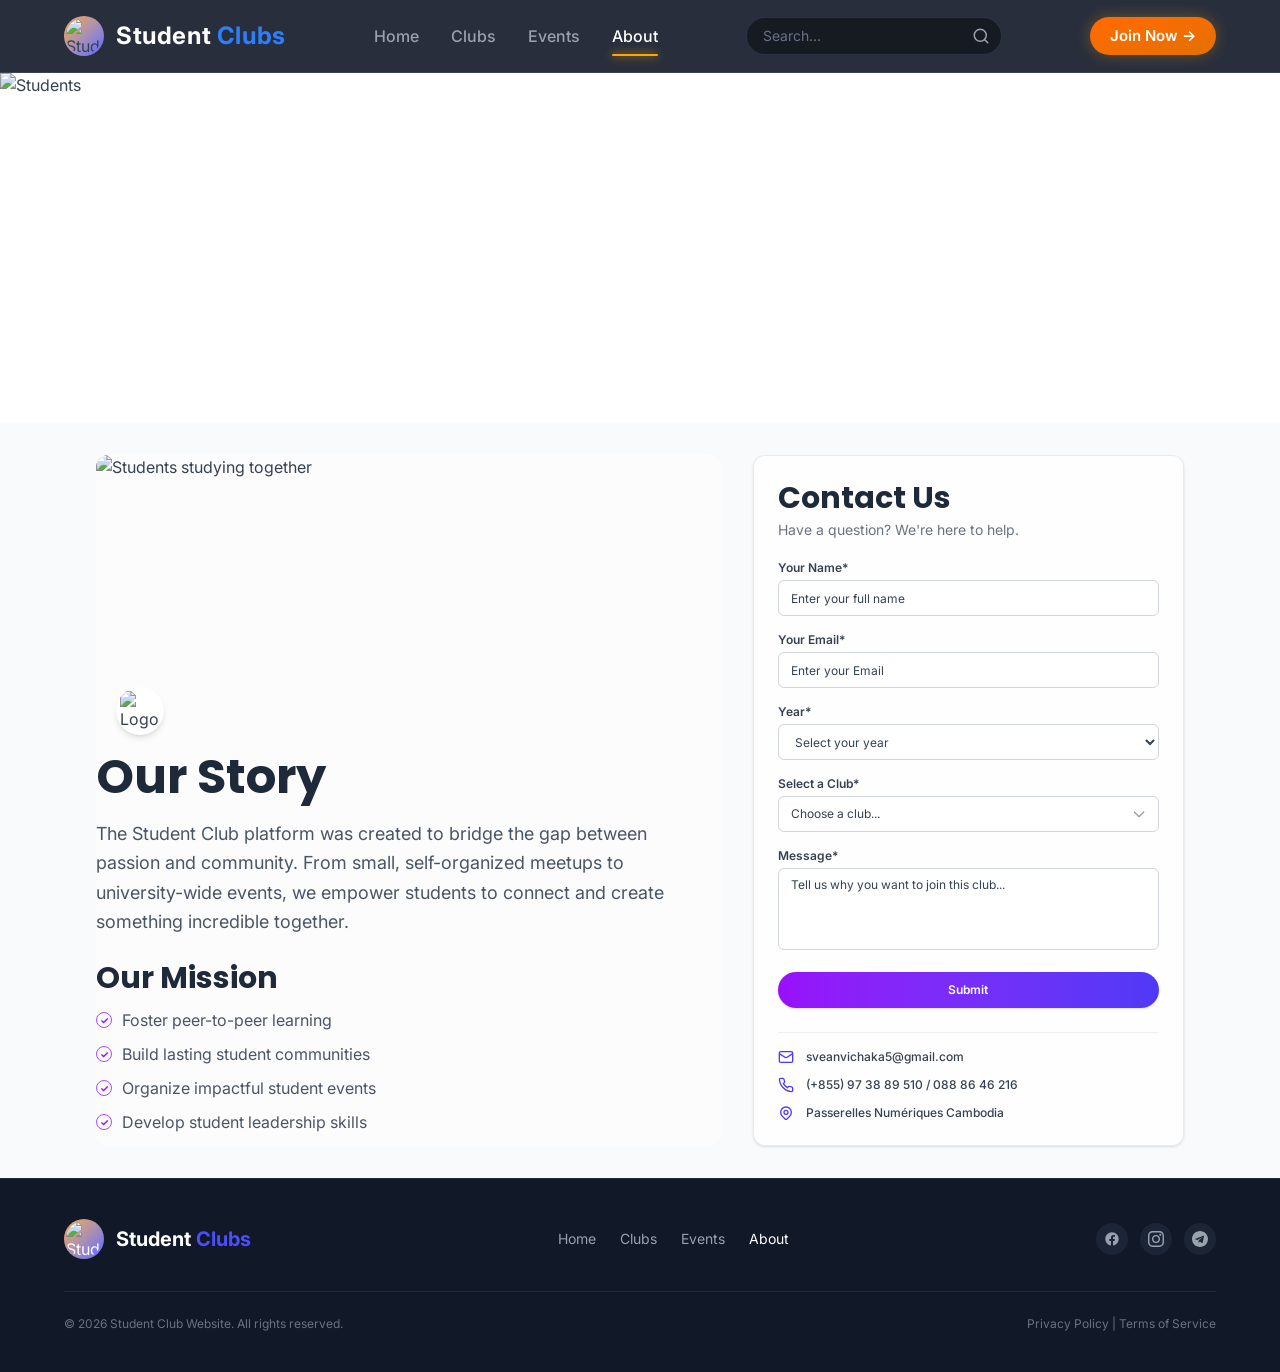
==== public/about.html @ 40ca6102 "Make search it work" ====
<!DOCTYPE html>
<html lang="en">

<head>
    <meta charset="UTF-8">
    <meta name="viewport" content="width=device-width, initial-scale=1.0">
    <link href="./output.css" rel="stylesheet">
    <link rel="preconnect" href="https://fonts.googleapis.com">
    <link rel="preconnect" href="https://fonts.gstatic.com" crossorigin>
    <link
        href="https://fonts.googleapis.com/css2?family=Inter:wght@400;500;600;700&family=Poppins:wght@400;500;600;700;800&display=swap"
        rel="stylesheet">
    <title>Student Club Website</title>
</head>

<body class="font-['Inter',sans-serif] bg-white text-gray-700 antialiased">

    <header
        class="sticky top-0 z-50 px-4 sm:px-8 md:px-16 py-4 bg-[#111827]/90 backdrop-blur-md border-b border-white/10">
        <nav class="max-w-7xl mx-auto flex items-center justify-between gap-4">
            <a href="index.html" class="flex items-center gap-3 group shrink-0">
                <div
                    class="w-10 h-10 rounded-full bg-linear-to-br from-[#FFA500] to-indigo-500 p-0.5 transition-transform duration-300 group-hover:scale-105 flex items-center justify-center">
                    <img class="w-9 h-9 rounded-full object-cover" src="./image/website-logo.jpg"
                        alt="Student Club Logo">
                </div>
                <h3 class="font-bold text-xl sm:text-2xl text-white tracking-wide">
                    Student <span class="text-blue-500">Clubs</span>
                </h3>
            </a>

            <input type="checkbox" id="menu-toggle" class="peer hidden">
            <label for="menu-toggle" class="sm:hidden cursor-pointer text-gray-300 hover:text-white p-2">
                <svg xmlns="http://www.w3.org/2000/svg" class="w-6 h-6" viewBox="0 0 24 24" fill="none"
                    stroke="currentColor" stroke-width="2" stroke-linecap="round" stroke-linejoin="round">
                    <line x1="3" y1="12" x2="21" y2="12"></line>
                    <line x1="3" y1="6" x2="21" y2="6"></line>
                    <line x1="3" y1="18" x2="21" y2="18"></line>
                </svg>
            </label>

            <!-- Navbar Links -->
            <ul
                class="peer-checked:flex hidden flex-col sm:flex sm:flex-row gap-2 sm:gap-6 lg:gap-8 items-center absolute sm:relative top-full left-0 w-full sm:w-auto bg-[#111827] sm:bg-transparent p-6 sm:p-0 border-b border-white/10 sm:border-none shadow-2xl sm:shadow-none transition-all duration-300 z-50">
                <li class="relative group py-2">
                    <a href="index.html"
                        class="text-gray-400 group-hover:text-white  font-medium text-[16px] transition-colors duration-300 focus:outline-none focus:text-white">Home</a>
                    <span
                        class="absolute bottom-0 left-1/2 -translate-x-1/2 w-0 h-0.5 bg-[#FFA500] rounded-full transition-all duration-300 ease-out group-hover:w-full shadow-[0_0_8px_#FFA500]"></span>
                </li>
                <li class="relative group py-2">
                    <a href="clubs.html"
                        class="text-gray-400 group-hover:text-white font-medium text-[16px] transition-colors duration-300 focus:outline-none focus:text-white">Clubs</a>
                    <span
                        class="absolute bottom-0 left-1/2 -translate-x-1/2 w-0 h-0.5 bg-[#FFA500] rounded-full transition-all duration-300 ease-out group-hover:w-full shadow-[0_0_8px_#FFA500]"></span>
                </li>
                <li class="relative group py-2">
                    <a href="events.html"
                        class="text-gray-400 group-hover:text-white font-medium text-[16px] transition-colors duration-300 focus:outline-none focus:text-white">Events</a>
                    <span
                        class="absolute bottom-0 left-1/2 -translate-x-1/2 w-0 h-0.5 bg-[#FFA500] rounded-full transition-all duration-300 ease-out group-hover:w-full shadow-[0_0_8px_#FFA500]"></span>
                </li>
                <!-- Active Page: About -->
                <li class="relative group py-2">
                    <a href="about.html"
                        class="text-white font-medium text-[16px] transition-colors duration-300 focus:outline-none">About</a>
                    <span
                        class="absolute bottom-0 left-0 w-full h-0.5 bg-[#FFA500] rounded-full shadow-[0_0_8px_#FFA500]"></span>
                </li>
            </ul>


            <!-- Search Input Field -->
            <div class="hidden lg:block relative w-40 md:w-52 lg:w-64">

                <form id="searchForm">

                    <input type="text" id="searchInput" placeholder="Search..." autocomplete="off"
                        class="w-full px-4 py-2 pr-10 text-xs sm:text-sm text-gray-200 bg-[#161b22] rounded-full border border-gray-700/60 outline-none transition-all duration-300 placeholder:text-gray-500 focus:border-[#FFA500] focus:ring-1 focus:ring-[#FFA500]/40 focus:shadow-[0_0_12px_rgba(255,165,0,0.3)]">

                    <!-- Search Button -->
                    <button type="submit" id="searchBtn" aria-label="Search"
                        class="absolute right-2 top-1/2 -translate-y-1/2 text-gray-400 hover:text-[#FFA500] transition-colors duration-200 cursor-pointer p-1">

                        <svg xmlns="http://www.w3.org/2000/svg" width="18" height="18" viewBox="0 0 24 24" fill="none"
                            stroke="currentColor" stroke-width="2" stroke-linecap="round" stroke-linejoin="round">
                            <circle cx="11" cy="11" r="8"></circle>
                            <line x1="21" y1="21" x2="16.65" y2="16.65"></line>
                        </svg>

                    </button>

                </form>

            </div>
            <!-- Primary Call-To-Action -->
            <a href="clubs.html#contact-form"
                class="inline-flex items-center gap-2 bg-linear-to-br from-orange-500 to-amber-600 hover:from-orange-600 hover:to-amber-700 text-white font-semibold text-[15px] px-5 py-2 rounded-full shadow-[0_0_15px_rgba(255,165,0,0.3)] transition-all duration-300 hover:scale-105 active:scale-95">
                Join Now &rarr;
            </a>
        </nav>
    </header>

    <section class="w-full h-80 sm:h-87.5 overflow-hidden">
        <img src="./image/benner-about.png" alt="Students" class="w-full h-full object-cover" />
    </section>

    <main class="bg-gray-50">
        <div class="max-w-6xl mx-auto px-5 py-8 lg:px-8">
            <div class="grid grid-cols-1 lg:grid-cols-[1.45fr_1fr] gap-8">

                <!-- Our Story & Mission -->
                <section class="bg-white/50 rounded-xl p-2 lg:p-0">
                    <div class="relative">
                        <img src="./image/our-story.png" alt="Students studying together"
                            class="w-full h-65 object-cover rounded-xl" />
                        <div
                            class="absolute left-5 -bottom-5 w-12 h-12 bg-white rounded-full shadow-md flex items-center justify-center overflow-hidden">
                            <img src="./image/website-logo.jpg" alt="Logo" class="w-10 h-10 object-contain" />
                        </div>
                    </div>

                    <div class="mt-8 px-2 lg:px-0">
                        <h1
                            class="font-['Poppins',sans-serif] text-3xl sm:text-4xl md:text-5xl font-bold text-gray-800 leading-tight">
                            Our Story
                        </h1>
                        <p class="mt-3 text-base sm:text-lg leading-relaxed text-gray-600 max-w-xl">
                            The Student Club platform was created to bridge the gap between passion and community. From
                            small, self-organized meetups to university-wide events, we empower students to connect and
                            create something incredible together.
                        </p>
                    </div>

                    <div class="mt-6 px-2 lg:px-0">
                        <h2 class="font-['Poppins',sans-serif] text-2xl sm:text-3xl font-bold text-gray-800 mb-3">Our
                            Mission</h2>
                        <div class="space-y-2.5">
                            <div class="flex items-center gap-2.5">
                                <div
                                    class="w-4 h-4 rounded-full border border-purple-500 flex items-center justify-center shrink-0">
                                    <span class="text-purple-600 text-[10px] font-bold">✓</span>
                                </div>
                                <p class="text-sm sm:text-base text-gray-600">Foster peer-to-peer learning</p>
                            </div>
                            <div class="flex items-center gap-2.5">
                                <div
                                    class="w-4 h-4 rounded-full border border-purple-500 flex items-center justify-center shrink-0">
                                    <span class="text-purple-600 text-[10px] font-bold">✓</span>
                                </div>
                                <p class="text-sm sm:text-base text-gray-600">Build lasting student communities</p>
                            </div>
                            <div class="flex items-center gap-2.5">
                                <div
                                    class="w-4 h-4 rounded-full border border-purple-500 flex items-center justify-center shrink-0">
                                    <span class="text-purple-600 text-[10px] font-bold">✓</span>
                                </div>
                                <p class="text-sm sm:text-base text-gray-600">Organize impactful student events</p>
                            </div>
                            <div class="flex items-center gap-2.5">
                                <div
                                    class="w-4 h-4 rounded-full border border-purple-500 flex items-center justify-center shrink-0">
                                    <span class="text-purple-600 text-[10px] font-bold">✓</span>
                                </div>
                                <p class="text-sm sm:text-base text-gray-600">Develop student leadership skills</p>
                            </div>
                        </div>
                    </div>
                </section>

                <!-- Contact Us Section -->
                <section id="contact" class="bg-white/80 border border-gray-200/80 rounded-xl p-6 shadow-sm">
                    <div class="mb-5">
                        <h2 class="font-['Poppins',sans-serif] text-2xl sm:text-3xl font-bold text-gray-800">Contact Us
                        </h2>
                        <p class="text-sm text-gray-500 mt-1">Have a question? We're here to help.</p>
                    </div>

                    <form action="#" method="post" name="Contact" id="about-contact-form" class="space-y-4">
                        <div>
                            <label for="name" class="block text-xs font-semibold text-gray-700 mb-1">Your Name*</label>
                            <input id="name" name="name" type="text" placeholder="Enter your full name"
                                class="w-full h-9 px-3 text-xs rounded-md border border-gray-300 bg-white outline-none transition-all focus:border-purple-500 focus:ring-2 focus:ring-purple-200"
                                required />
                        </div>

                        <div>
                            <label for="email" class="block text-xs font-semibold text-gray-700 mb-1">Your
                                Email*</label>
                            <input id="email" name="email" type="email" placeholder="Enter your Email"
                                class="w-full h-9 px-3 text-xs rounded-md border border-gray-300 bg-white outline-none transition-all focus:border-purple-500 focus:ring-2 focus:ring-purple-200"
                                required />
                        </div>

                        <div>
                            <!-- Corrected label from Subject* to Year* -->
                            <label for="subject" class="block text-xs font-semibold text-gray-700 mb-1">Year*</label>
                            <select id="subject" name="year" required
                                class="w-full h-9 px-3 text-xs rounded-md border border-gray-300 bg-white outline-none transition-all focus:border-purple-500 focus:ring-2 focus:ring-purple-200">
                                <option value="" disabled selected>Select your year</option>
                                <option value="First Year">First Year</option>
                                <option value="Second Year">Second Year</option>
                                <option value="Third Year">Third Year</option>
                            </select>
                        </div>

                        <div>
                            <label for="club" class="block text-xs font-semibold text-gray-700 mb-1">Select a
                                Club*</label>
                            <div class="relative">
                                <select id="club" name="club" required
                                    class="w-full h-9 px-3 text-xs rounded-md border border-gray-300 bg-white outline-none transition-all focus:border-purple-500 focus:ring-2 focus:ring-purple-200 appearance-none">
                                    <option value="" disabled selected>Choose a club...</option>
                                    <option value="Only Student">Only Student</option>
                                    <option value="Sport Club">Sport Club</option>
                                    <option value="Cooking Club">Cooking Club</option>
                                    <option value="Aerobic Club">Aerobic Club</option>
                                    <option value="SA Club">SA Club</option>
                                </select>
                                <div
                                    class="pointer-events-none absolute inset-y-0 right-0 flex items-center px-3 text-gray-400">
                                    <svg class="w-4 h-4" fill="none" stroke="currentColor" viewBox="0 0 24 24">
                                        <path stroke-linecap="round" stroke-linejoin="round" stroke-width="2"
                                            d="M19 9l-7 7-7-7"></path>
                                    </svg>
                                </div>
                            </div>
                        </div>

                        <div>
                            <label for="message" class="block text-xs font-semibold text-gray-700 mb-1">Message*</label>
                            <textarea id="message" name="message" rows="4"
                                placeholder="Tell us why you want to join this club..."
                                class="w-full px-3 py-2 text-xs rounded-md border border-gray-300 bg-white outline-none resize-none transition-all focus:border-purple-500 focus:ring-2 focus:ring-purple-200"
                                required></textarea>
                        </div>

                        <button type="submit" id="about-submit-btn"
                            class="w-full h-9 rounded-full bg-linear-to-r from-purple-600 to-indigo-600 text-white text-xs font-semibold hover:from-purple-700 hover:to-indigo-700 transition duration-200 shadow-sm focus:outline-none focus:ring-2 focus:ring-purple-400">
                            Submit
                        </button>
                    </form>

                    <!-- Cleaned Icon & Text Block -->
                    <div class="mt-6 space-y-3 pt-4 border-t border-gray-200/60">
                        <div class="flex items-center gap-3">
                            <svg class="w-4 h-4 text-indigo-600 shrink-0" xmlns="http://www.w3.org/2000/svg" fill="none"
                                viewBox="0 0 24 24" stroke="currentColor" stroke-width="2">
                                <rect width="20" height="16" x="2" y="4" rx="2" />
                                <path d="m22 7-8.97 5.7a1.94 1.94 0 0 1-2.06 0L2 7" />
                            </svg>
                            <span class="text-xs text-gray-700 font-medium">sveanvichaka5@gmail.com</span>
                        </div>

                        <div class="flex items-center gap-3">
                            <svg class="w-4 h-4 text-indigo-600 shrink-0" xmlns="http://www.w3.org/2000/svg" fill="none"
                                viewBox="0 0 24 24" stroke="currentColor" stroke-width="2">
                                <path
                                    d="M22 16.92v3a2 2 0 0 1-2.18 2 19.79 19.79 0 0 1-8.63-3.07 19.5 19.5 0 0 1-6-6 19.79 19.79 0 0 1-3.07-8.67A2 2 0 0 1 4.11 2h3a2 2 0 0 1 2 1.72 12.84 12.84 0 0 0 .7 2.81 2 2 0 0 1-.45 2.11L8.09 9.91a16 16 0 0 0 6 6l1.27-1.27a2 2 0 0 1 2.11-.45 12.84 12.84 0 0 0 2.81.7A2 2 0 0 1 22 16.92z" />
                            </svg>
                            <span class="text-xs text-gray-700 font-medium">(+855) 97 38 89 510 / 088 86 46 216</span>
                        </div>

                        <div class="flex items-center gap-3">
                            <svg class="w-4 h-4 text-indigo-600 shrink-0" xmlns="http://www.w3.org/2000/svg" fill="none"
                                viewBox="0 0 24 24" stroke="currentColor" stroke-width="2">
                                <path stroke-linecap="round" stroke-linejoin="round"
                                    d="M17.657 16.657L13.414 20.9a1.998 1.998 0 01-2.827 0l-4.244-4.243a8 8 0 1111.314 0z" />
                                <path stroke-linecap="round" stroke-linejoin="round"
                                    d="M15 11a3 3 0 11-6 0 3 3 0 016 0z" />
                            </svg>
                            <span class="text-xs text-gray-700 font-medium capitalize">Passerelles Numériques
                                Cambodia</span>
                        </div>
                    </div>
                </section>
            </div>
        </div>
    </main>

    <footer class="bg-[#111827] text-white py-10 px-6 md:px-16 border-t border-gray-800">
        <div class="max-w-7xl mx-auto flex flex-col md:flex-row items-center justify-between gap-6">
            <div class="flex items-center gap-3">
                <div
                    class="w-10 h-10 rounded-full bg-linear-to-br from-[#FFA500] to-indigo-500 p-0.5 flex items-center justify-center">
                    <img class="w-9 h-9 rounded-full object-cover" src="./image/website-logo.jpg"
                        alt="Student Club Logo">
                </div>
                <h3 class="font-bold text-xl text-white">
                    Student <span class="text-[#4C4DFF]">Clubs</span>
                </h3>
            </div>

            <ul class="flex flex-wrap justify-center items-center gap-6 text-sm text-gray-400">
                <li><a href="index.html" class="hover:text-[#FFA500] transition">Home</a></li>
                <li><a href="clubs.html" class="hover:text-[#FFA500] transition">Clubs</a></li>
                <li><a href="events.html" class="hover:text-[#FFA500] transition">Events</a></li>
                <li><a href="about.html" class="text-white hover:text-[#FFA500] transition">About</a></li>
            </ul>

            <div class="flex items-center gap-3 text-gray-400">
                <a href="#" class="hover:text-[#FFA500] transition p-2 bg-gray-800/80 rounded-full"
                    aria-label="Facebook">
                    <svg class="w-4 h-4" fill="currentColor" viewBox="0 0 24 24">
                        <path
                            d="M22 12c0-5.523-4.477-10-10-10S2 6.477 2 12c0 4.991 3.657 9.128 8.438 9.878v-6.987h-2.54V12h2.54V9.797c0-2.506 1.492-3.89 3.777-3.89 1.094 0 2.238.195 2.238.195v2.46h-1.26c-1.243 0-1.63.771-1.63 1.562V12h2.773l-.443 2.891h-2.33v6.988C18.343 21.128 22 16.991 22 12z" />
                    </svg>
                </a>
                <a href="#" class="hover:text-[#FFA500] transition p-2 bg-gray-800/80 rounded-full"
                    aria-label="Instagram">
                    <svg class="w-4 h-4" fill="currentColor" viewBox="0 0 24 24">
                        <path
                            d="M12 2.163c3.204 0 3.584.012 4.85.07 3.252.148 4.771 1.691 4.919 4.919.058 1.265.069 1.645.069 4.849 0 3.205-.012 3.584-.069 4.849-.149 3.225-1.664 4.771-4.919 4.919-1.266.058-1.644.07-4.85.07-3.204 0-3.584-.012-4.849-.07-3.26-.149-4.771-1.699-4.919-4.92-.058-1.265-.07-1.644-.07-4.849 0-3.204.013-3.583.07-4.849.149-3.227 1.664-4.771 4.919-4.919 1.266-.057 1.645-.069 4.849-.069zm0-2.163c-3.259 0-3.667.014-4.947.072-4.358.2-6.78 2.618-6.98 6.98-.059 1.281-.073 1.689-.073 4.948 0 3.259.014 3.668.072 4.948.2 4.358 2.618 6.78 6.98 6.98 1.281.058 1.689.072 4.948.072 3.259 0 3.668-.014 4.948-.072 4.354-.2 6.782-2.618 6.979-6.98.059-1.28.073-1.689.073-4.948 0-3.259-.014-3.667-.072-4.947-.196-4.354-2.617-6.78-6.979-6.98-1.281-.059-1.69-.073-4.949-.073zm0 5.838c-3.403 0-6.162 2.759-6.162 6.162s2.759 6.163 6.162 6.163 6.162-2.759 6.162-6.163c0-3.403-2.759-6.162-6.162-6.162zm0 10.162c-2.209 0-4-1.79-4-4 0-2.209 1.791-4 4-4s4 1.791 4 4c0 2.21-1.791 4-4 4zm6.406-11.845c-.796 0-1.441.645-1.441 1.44s.645 1.44 1.441 1.44c.795 0 1.439-.645 1.439-1.44s-.644-1.44-1.439-1.44z" />
                    </svg>
                </a>
                <a href="#" class="hover:text-[#FFA500] transition p-2 bg-gray-800/80 rounded-full"
                    aria-label="Telegram">
                    <svg class="w-4 h-4" fill="currentColor" viewBox="0 0 24 24">
                        <path
                            d="M12 0c-6.627 0-12 5.373-12 12s5.373 12 12 12 12-5.373 12-12-5.373-12-12-12zm5.894 8.221l-1.97 9.28c-.145.658-.537.818-1.084.508l-3-2.21-1.446 1.394c-.16.16-.295.295-.605.295l.213-3.053 5.56-5.023c.242-.213-.054-.333-.373-.121l-6.871 4.326-2.962-.924c-.643-.204-.657-.643.136-.953l11.57-4.461c.537-.195 1.006.128.832.941z" />
                    </svg>
                </a>
            </div>
        </div>

        <div
            class="flex flex-col sm:flex-row mt-8 pt-6 border-t border-gray-800 text-xs text-gray-500 justify-between items-center gap-2">
            <p>&copy; 2026 Student Club Website. All rights reserved.</p>
            <p>Privacy Policy | Terms of Service</p>
        </div>
    </footer>
    <script src="./js/main.js">

    </script>
</body>

</html>
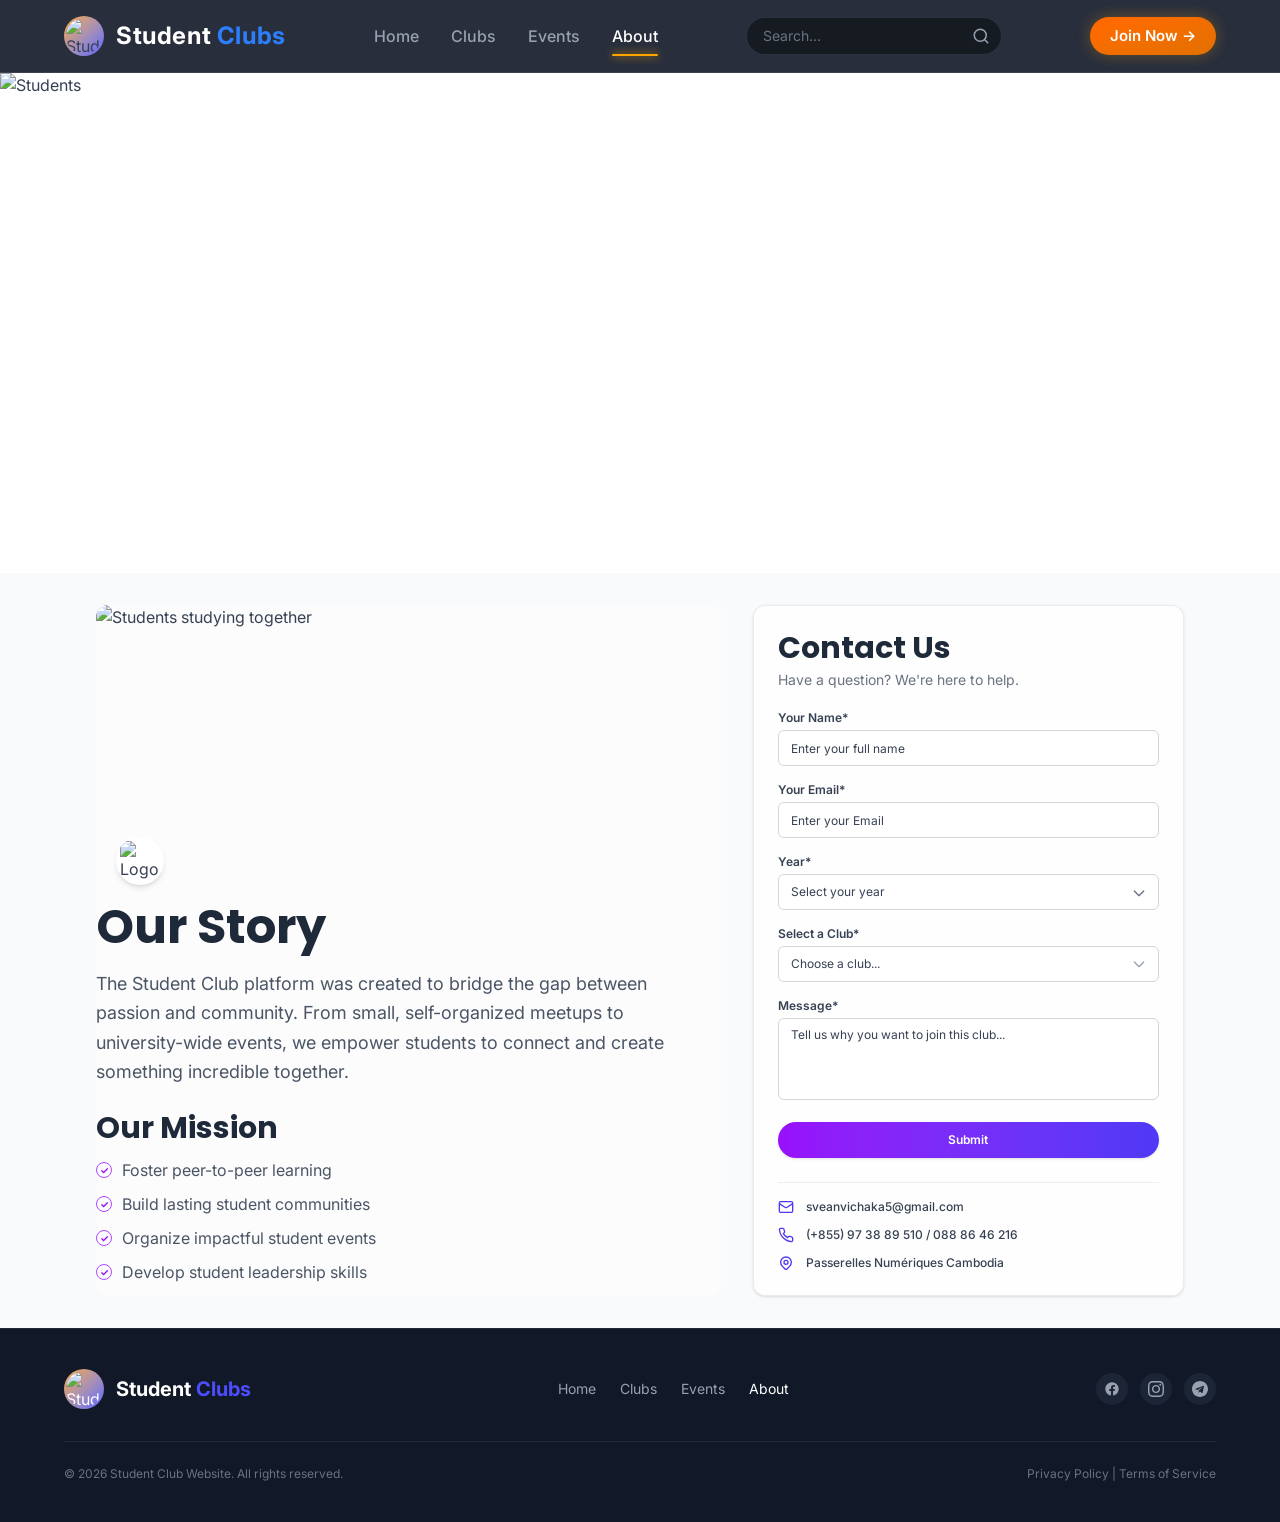
==== commit 49188992: "Make SEO for our website" ====
--- a/public/about.html
+++ b/public/about.html
@@ -4,6 +4,17 @@
 <head>
     <meta charset="UTF-8">
     <meta name="viewport" content="width=device-width, initial-scale=1.0">
+    <meta name="description" content="Learn about Student Clubs, our mission, and how we help students connect through clubs, events, and campus activities.">
+    <meta name="keywords" content="about student clubs, student club mission, campus community, student activities, university clubs">
+    <meta name="robots" content="index, follow">
+    <meta property="og:type" content="website">
+    <meta property="og:title" content="About Student Clubs | Campus Community & Activities">
+    <meta property="og:description" content="Discover our story and mission to help students connect, learn, and grow through meaningful campus clubs and activities.">
+    <meta property="og:image" content="https://student-clubs-silk.vercel.app/image/website-logo.jpg">
+    <meta property="og:url" content="https://student-clubs-silk.vercel.app/about.html">
+    <meta property="og:site_name" content="Student Clubs">
+    <meta name="twitter:card" content="summary_large_image">
+    <link rel="canonical" href="https://student-clubs-silk.vercel.app/about.html">
     <link href="./output.css" rel="stylesheet">
     <link rel="preconnect" href="https://fonts.googleapis.com">
     <link rel="preconnect" href="https://fonts.gstatic.com" crossorigin>
@@ -95,13 +106,13 @@
             </div>
             <!-- Primary Call-To-Action -->
             <a href="clubs.html#contact-form"
-                class="inline-flex items-center gap-2 bg-linear-to-br from-orange-500 to-amber-600 hover:from-orange-600 hover:to-amber-700 text-white font-semibold text-[15px] px-5 py-2 rounded-full shadow-[0_0_15px_rgba(255,165,0,0.3)] transition-all duration-300 hover:scale-105 active:scale-95">
+                class="hidden  sm:inline-flex items-center gap-2 bg-linear-to-br from-orange-500 to-amber-600 hover:from-orange-600 hover:to-amber-700 text-white font-semibold text-[15px] px-5 py-2 rounded-full shadow-[0_0_15px_rgba(255,165,0,0.3)] transition-all duration-300 hover:scale-105 active:scale-95">
                 Join Now &rarr;
             </a>
         </nav>
     </header>
 
-    <section class="w-full h-80 sm:h-87.5 overflow-hidden">
+    <section class="w-full min-h-125 sm:h-87.5 overflow-hidden">
         <img src="./image/benner-about.png" alt="Students" class="w-full h-full object-cover" />
     </section>
 
@@ -192,16 +203,23 @@
                                 required />
                         </div>
 
-                        <div>
+                        <div class="relative">
                             <!-- Corrected label from Subject* to Year* -->
                             <label for="subject" class="block text-xs font-semibold text-gray-700 mb-1">Year*</label>
                             <select id="subject" name="year" required
-                                class="w-full h-9 px-3 text-xs rounded-md border border-gray-300 bg-white outline-none transition-all focus:border-purple-500 focus:ring-2 focus:ring-purple-200">
+                                class="w-full h-9 px-3 text-xs rounded-md border border-gray-300 bg-white outline-none appearance-none transition-all focus:border-purple-500 focus:ring-2 focus:ring-purple-200">
                                 <option value="" disabled selected>Select your year</option>
                                 <option value="First Year">First Year</option>
                                 <option value="Second Year">Second Year</option>
                                 <option value="Third Year">Third Year</option>
                             </select>
+                            <div
+                                class="pointer-events-none absolute right-3 top-5.5 bottom-0 flex items-center text-gray-500">
+                                <svg class="h-4 w-4" fill="none" stroke="currentColor" viewBox="0 0 24 24">
+                                    <path stroke-linecap="round" stroke-linejoin="round" stroke-width="2"
+                                        d="M19 9l-7 7-7-7" />
+                                </svg>
+                            </div>
                         </div>
 
                         <div>
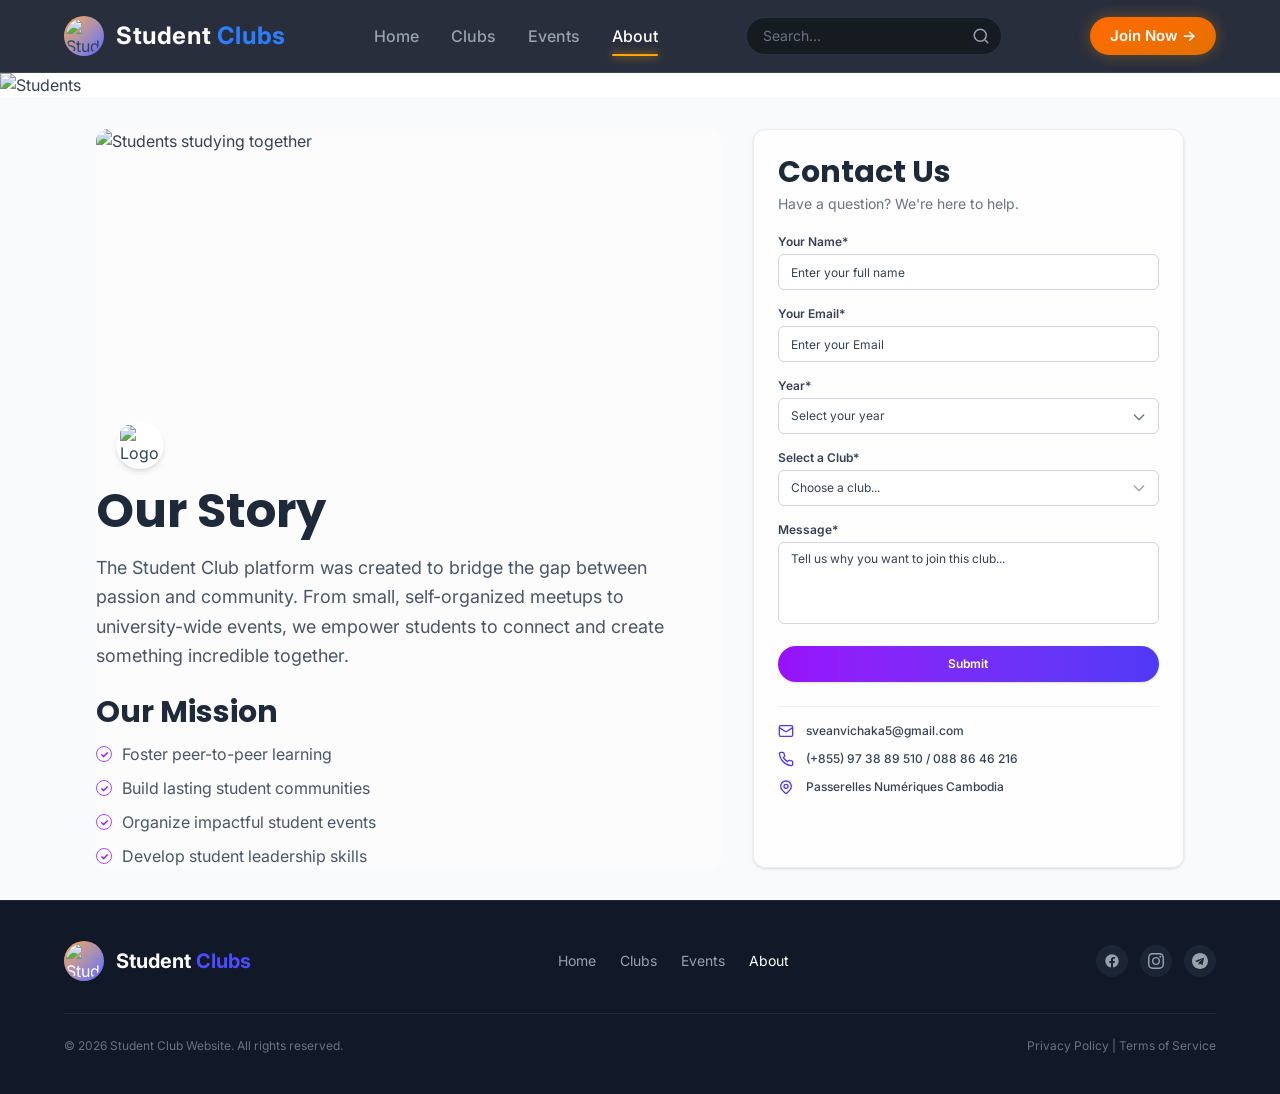
==== commit 907b5f3a: "Fix the seo of our website to search on google" ====
--- a/public/about.html
+++ b/public/about.html
@@ -4,16 +4,21 @@
 <head>
     <meta charset="UTF-8">
     <meta name="viewport" content="width=device-width, initial-scale=1.0">
-    <meta name="description" content="Learn about Student Clubs, our mission, and how we help students connect through clubs, events, and campus activities.">
-    <meta name="keywords" content="about student clubs, student club mission, campus community, student activities, university clubs">
-    <meta name="robots" content="index, follow">
+    <meta name="author" content="Student Clubs">
+    <meta name="theme-color" content="#111827">
+    <meta name="description" content="Learn about Student Clubs, our mission, and how our campus community helps students grow through clubs, events, and meaningful activities.">
+    <meta name="keywords" content="about student clubs, student club mission, campus community, student activities, university clubs, student leadership">
+    <meta name="robots" content="index, follow, max-image-preview:large">
     <meta property="og:type" content="website">
-    <meta property="og:title" content="About Student Clubs | Campus Community & Activities">
+    <meta property="og:title" content="About Student Clubs | Campus Community & Student Activities">
     <meta property="og:description" content="Discover our story and mission to help students connect, learn, and grow through meaningful campus clubs and activities.">
     <meta property="og:image" content="https://student-clubs-silk.vercel.app/image/website-logo.jpg">
     <meta property="og:url" content="https://student-clubs-silk.vercel.app/about.html">
     <meta property="og:site_name" content="Student Clubs">
+    <meta property="og:locale" content="en_US">
     <meta name="twitter:card" content="summary_large_image">
+    <meta name="twitter:title" content="About Student Clubs | Campus Community & Student Activities">
+    <meta name="twitter:description" content="Discover how Student Clubs helps students connect, learn, and thrive through campus activities.">
     <link rel="canonical" href="https://student-clubs-silk.vercel.app/about.html">
     <link href="./output.css" rel="stylesheet">
     <link rel="preconnect" href="https://fonts.googleapis.com">
@@ -21,7 +26,21 @@
     <link
         href="https://fonts.googleapis.com/css2?family=Inter:wght@400;500;600;700&family=Poppins:wght@400;500;600;700;800&display=swap"
         rel="stylesheet">
-    <title>Student Club Website</title>
+    <title>About Student Clubs | Campus Community & Student Activities</title>
+    <script type="application/ld+json">
+        {
+          "@context": "https://schema.org",
+          "@type": "Organization",
+          "name": "Student Clubs",
+          "url": "https://student-clubs-silk.vercel.app/about.html",
+          "logo": "https://student-clubs-silk.vercel.app/image/website-logo.jpg",
+          "description": "Student Clubs builds campus community by connecting students through clubs, leadership opportunities, and university events.",
+          "foundingDate": "2025",
+          "areaServed": "University students"
+        }
+    </script>
+    <!-- Icon -->
+    <link rel="icon" type="image/jpeg" href="./image/website-logo-icon.png">
 </head>
 
 <body class="font-['Inter',sans-serif] bg-white text-gray-700 antialiased">
@@ -112,8 +131,8 @@
         </nav>
     </header>
 
-    <section class="w-full min-h-125 sm:h-87.5 overflow-hidden">
-        <img src="./image/benner-about.png" alt="Students" class="w-full h-full object-cover" />
+    <section class="w-full h-72 sm:h-88 md:h-104 overflow-hidden sm:mt-4">
+        <img src="./image/benner-about.png" alt="Students" class="w-full h-full object-cover block" />
     </section>
 
     <main class="bg-gray-50">
@@ -124,7 +143,7 @@
                 <section class="bg-white/50 rounded-xl p-2 lg:p-0">
                     <div class="relative">
                         <img src="./image/our-story.png" alt="Students studying together"
-                            class="w-full h-65 object-cover rounded-xl" />
+                            class="w-full h-65 sm:h-80 md:h-95 object-cover rounded-xl block" />
                         <div
                             class="absolute left-5 -bottom-5 w-12 h-12 bg-white rounded-full shadow-md flex items-center justify-center overflow-hidden">
                             <img src="./image/website-logo.jpg" alt="Logo" class="w-10 h-10 object-contain" />
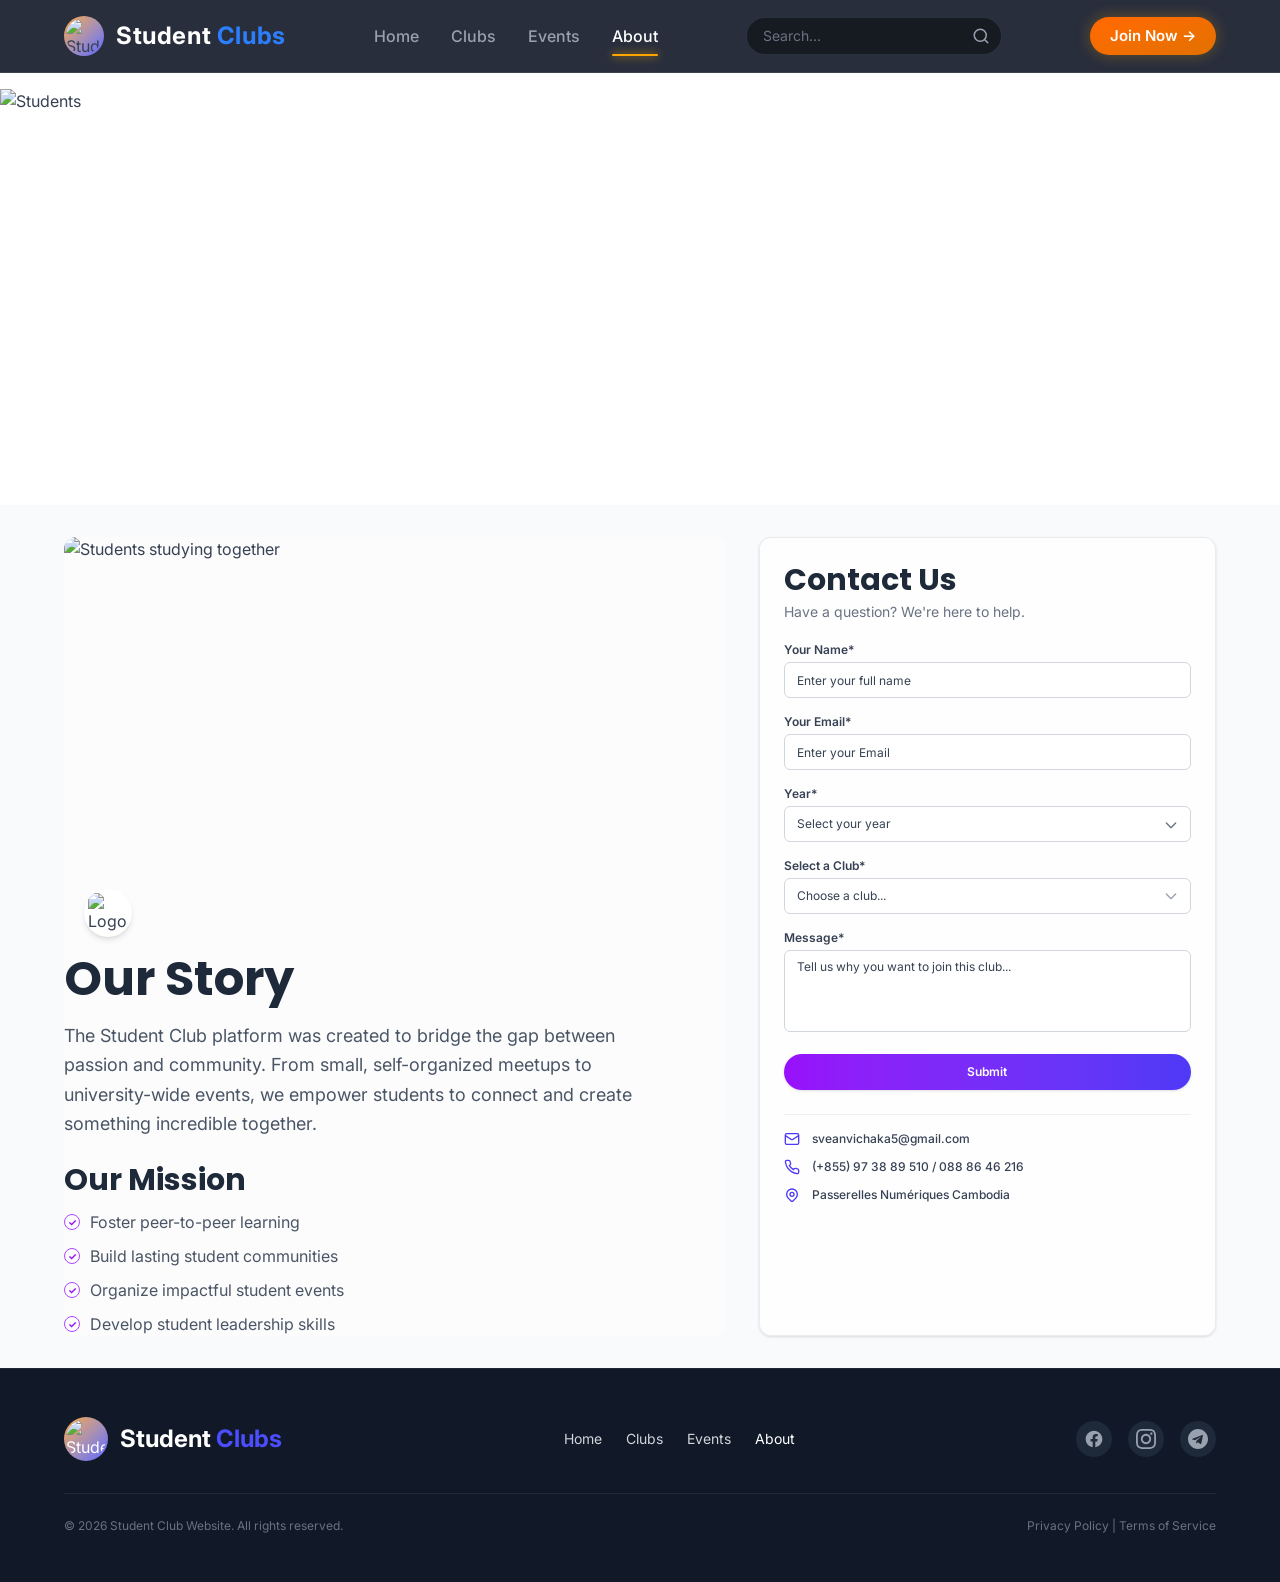
==== commit aeaa8618: "Add new picture and fix some bug" ====
--- a/public/about.html
+++ b/public/about.html
@@ -1,374 +1,639 @@
-<!DOCTYPE html>
+<!doctype html>
 <html lang="en">
-
-<head>
-    <meta charset="UTF-8">
-    <meta name="viewport" content="width=device-width, initial-scale=1.0">
-    <meta name="author" content="Student Clubs">
-    <meta name="theme-color" content="#111827">
-    <meta name="description" content="Learn about Student Clubs, our mission, and how our campus community helps students grow through clubs, events, and meaningful activities.">
-    <meta name="keywords" content="about student clubs, student club mission, campus community, student activities, university clubs, student leadership">
-    <meta name="robots" content="index, follow, max-image-preview:large">
-    <meta property="og:type" content="website">
-    <meta property="og:title" content="About Student Clubs | Campus Community & Student Activities">
-    <meta property="og:description" content="Discover our story and mission to help students connect, learn, and grow through meaningful campus clubs and activities.">
-    <meta property="og:image" content="https://student-clubs-silk.vercel.app/image/website-logo.jpg">
-    <meta property="og:url" content="https://student-clubs-silk.vercel.app/about.html">
-    <meta property="og:site_name" content="Student Clubs">
-    <meta property="og:locale" content="en_US">
-    <meta name="twitter:card" content="summary_large_image">
-    <meta name="twitter:title" content="About Student Clubs | Campus Community & Student Activities">
-    <meta name="twitter:description" content="Discover how Student Clubs helps students connect, learn, and thrive through campus activities.">
-    <link rel="canonical" href="https://student-clubs-silk.vercel.app/about.html">
-    <link href="./output.css" rel="stylesheet">
-    <link rel="preconnect" href="https://fonts.googleapis.com">
-    <link rel="preconnect" href="https://fonts.gstatic.com" crossorigin>
+  <head>
+    <meta charset="UTF-8" />
+    <meta name="viewport" content="width=device-width, initial-scale=1.0" />
+    <meta name="author" content="Student Clubs" />
+    <meta name="theme-color" content="#111827" />
+    <meta
+      name="description"
+      content="Learn about Student Clubs, our mission, and how our campus community helps students grow through clubs, events, and meaningful activities."
+    />
+    <meta
+      name="keywords"
+      content="about student clubs, student club mission, campus community, student activities, university clubs, student leadership"
+    />
+    <meta name="robots" content="index, follow, max-image-preview:large" />
+    <meta property="og:type" content="website" />
+    <meta
+      property="og:title"
+      content="About Student Clubs | Campus Community & Student Activities"
+    />
+    <meta
+      property="og:description"
+      content="Discover our story and mission to help students connect, learn, and grow through meaningful campus clubs and activities."
+    />
+    <meta
+      property="og:image"
+      content="https://student-clubs-silk.vercel.app/image/website-logo.jpg"
+    />
+    <meta
+      property="og:url"
+      content="https://student-clubs-silk.vercel.app/about.html"
+    />
+    <meta property="og:site_name" content="Student Clubs" />
+    <meta property="og:locale" content="en_US" />
+    <meta name="twitter:card" content="summary_large_image" />
+    <meta
+      name="twitter:title"
+      content="About Student Clubs | Campus Community & Student Activities"
+    />
+    <meta
+      name="twitter:description"
+      content="Discover how Student Clubs helps students connect, learn, and thrive through campus activities."
+    />
     <link
-        href="https://fonts.googleapis.com/css2?family=Inter:wght@400;500;600;700&family=Poppins:wght@400;500;600;700;800&display=swap"
-        rel="stylesheet">
+      rel="canonical"
+      href="https://student-clubs-silk.vercel.app/about.html"
+    />
+    <link href="./output.css" rel="stylesheet" />
+    <link rel="preconnect" href="https://fonts.googleapis.com" />
+    <link rel="preconnect" href="https://fonts.gstatic.com" crossorigin />
+    <link
+      href="https://fonts.googleapis.com/css2?family=Inter:wght@400;500;600;700&family=Poppins:wght@400;500;600;700;800&display=swap"
+      rel="stylesheet"
+    />
     <title>About Student Clubs | Campus Community & Student Activities</title>
     <script type="application/ld+json">
-        {
-          "@context": "https://schema.org",
-          "@type": "Organization",
-          "name": "Student Clubs",
-          "url": "https://student-clubs-silk.vercel.app/about.html",
-          "logo": "https://student-clubs-silk.vercel.app/image/website-logo.jpg",
-          "description": "Student Clubs builds campus community by connecting students through clubs, leadership opportunities, and university events.",
-          "foundingDate": "2025",
-          "areaServed": "University students"
-        }
+      {
+        "@context": "https://schema.org",
+        "@type": "Organization",
+        "name": "Student Clubs",
+        "url": "https://student-clubs-silk.vercel.app/about.html",
+        "logo": "https://student-clubs-silk.vercel.app/image/website-logo.jpg",
+        "description": "Student Clubs builds campus community by connecting students through clubs, leadership opportunities, and university events.",
+        "foundingDate": "2025",
+        "areaServed": "University students"
+      }
     </script>
     <!-- Icon -->
-    <link rel="icon" type="image/jpeg" href="./image/website-logo-icon.png">
-</head>
-
-<body class="font-['Inter',sans-serif] bg-white text-gray-700 antialiased">
-
+    <link rel="icon" type="image/jpeg" href="./image/website-logo-icon.png" />
+  </head>
+
+  <body class="font-['Inter',sans-serif] bg-white text-gray-700 antialiased">
     <header
-        class="sticky top-0 z-50 px-4 sm:px-8 md:px-16 py-4 bg-[#111827]/90 backdrop-blur-md border-b border-white/10">
-        <nav class="max-w-7xl mx-auto flex items-center justify-between gap-4">
-            <a href="index.html" class="flex items-center gap-3 group shrink-0">
+      class="sticky top-0 z-50 px-4 sm:px-8 md:px-8 lg:px-16 py-4 bg-[#111827]/90 backdrop-blur-md border-b border-white/10"
+    >
+      <nav class="max-w-7xl mx-auto flex items-center justify-between gap-4">
+        <a href="index.html" class="flex items-center gap-3 group shrink-0">
+          <div
+            class="w-10 h-10 rounded-full bg-linear-to-br from-[#FFA500] to-indigo-500 p-0.5 transition-transform duration-300 group-hover:scale-105 flex items-center justify-center"
+          >
+            <img
+              class="w-9 h-9 rounded-full object-cover"
+              src="./image/website-logo.jpg"
+              alt="Student Club Logo"
+            />
+          </div>
+          <h3 class="font-bold text-xl sm:text-2xl text-white tracking-wide">
+            Student <span class="text-blue-500">Clubs</span>
+          </h3>
+        </a>
+
+        <input type="checkbox" id="menu-toggle" class="peer hidden" />
+        <label
+          for="menu-toggle"
+          class="md:hidden cursor-pointer text-gray-300 hover:text-white p-2"
+        >
+          <svg
+            xmlns="http://www.w3.org/2000/svg"
+            class="w-6 h-6"
+            viewBox="0 0 24 24"
+            fill="none"
+            stroke="currentColor"
+            stroke-width="2"
+            stroke-linecap="round"
+            stroke-linejoin="round"
+          >
+            <line x1="3" y1="12" x2="21" y2="12"></line>
+            <line x1="3" y1="6" x2="21" y2="6"></line>
+            <line x1="3" y1="18" x2="21" y2="18"></line>
+          </svg>
+        </label>
+
+        <!-- Navbar Links -->
+        <ul
+          class="peer-checked:flex hidden flex-col md:flex md:flex-row gap-2 md:gap-6 lg:gap-8 items-center absolute md:relative top-full left-0 w-full md:w-auto bg-[#111827] md:bg-transparent p-6 md:p-0 border-b border-white/10 md:border-none shadow-2xl md:shadow-none transition-all duration-300 z-50"
+        >
+          <li class="relative group py-2">
+            <a
+              href="index.html"
+              class="text-gray-400 group-hover:text-white font-medium text-[16px] transition-colors duration-300 focus:outline-none focus:text-white"
+              >Home</a
+            >
+            <span
+              class="absolute bottom-0 left-1/2 -translate-x-1/2 w-0 h-0.5 bg-[#FFA500] rounded-full transition-all duration-300 ease-out group-hover:w-full shadow-[0_0_8px_#FFA500]"
+            ></span>
+          </li>
+          <li class="relative group py-2">
+            <a
+              href="clubs.html"
+              class="text-gray-400 group-hover:text-white font-medium text-[16px] transition-colors duration-300 focus:outline-none focus:text-white"
+              >Clubs</a
+            >
+            <span
+              class="absolute bottom-0 left-1/2 -translate-x-1/2 w-0 h-0.5 bg-[#FFA500] rounded-full transition-all duration-300 ease-out group-hover:w-full shadow-[0_0_8px_#FFA500]"
+            ></span>
+          </li>
+          <li class="relative group py-2">
+            <a
+              href="events.html"
+              class="text-gray-400 group-hover:text-white font-medium text-[16px] transition-colors duration-300 focus:outline-none focus:text-white"
+              >Events</a
+            >
+            <span
+              class="absolute bottom-0 left-1/2 -translate-x-1/2 w-0 h-0.5 bg-[#FFA500] rounded-full transition-all duration-300 ease-out group-hover:w-full shadow-[0_0_8px_#FFA500]"
+            ></span>
+          </li>
+          <!-- Active Page: About -->
+          <li class="relative group py-2">
+            <a
+              href="about.html"
+              class="text-white font-medium text-[16px] transition-colors duration-300 focus:outline-none"
+              >About</a
+            >
+            <span
+              class="absolute bottom-0 left-0 w-full h-0.5 bg-[#FFA500] rounded-full shadow-[0_0_8px_#FFA500]"
+            ></span>
+          </li>
+        </ul>
+
+        <!-- Search Input Field -->
+        <div class="hidden lg:block relative w-40 md:w-52 lg:w-64">
+          <form id="searchForm">
+            <input
+              type="text"
+              id="searchInput"
+              placeholder="Search..."
+              autocomplete="off"
+              class="w-full px-4 py-2 pr-10 text-xs sm:text-sm text-gray-200 bg-[#161b22] rounded-full border border-gray-700/60 outline-none transition-all duration-300 placeholder:text-gray-500 focus:border-[#FFA500] focus:ring-1 focus:ring-[#FFA500]/40 focus:shadow-[0_0_12px_rgba(255,165,0,0.3)]"
+            />
+
+            <!-- Search Button -->
+            <button
+              type="submit"
+              id="searchBtn"
+              aria-label="Search"
+              class="absolute right-2 top-1/2 -translate-y-1/2 text-gray-400 hover:text-[#FFA500] transition-colors duration-200 cursor-pointer p-1"
+            >
+              <svg
+                xmlns="http://www.w3.org/2000/svg"
+                width="18"
+                height="18"
+                viewBox="0 0 24 24"
+                fill="none"
+                stroke="currentColor"
+                stroke-width="2"
+                stroke-linecap="round"
+                stroke-linejoin="round"
+              >
+                <circle cx="11" cy="11" r="8"></circle>
+                <line x1="21" y1="21" x2="16.65" y2="16.65"></line>
+              </svg>
+            </button>
+          </form>
+        </div>
+        <!-- Primary Call-To-Action -->
+        <a
+          href="clubs.html#contact-form"
+          class="hidden md:inline-flex items-center gap-2 bg-linear-to-br from-orange-500 to-amber-600 hover:from-orange-600 hover:to-amber-700 text-white font-semibold text-[15px] px-5 py-2 rounded-full shadow-[0_0_15px_rgba(255,165,0,0.3)] transition-all duration-300 hover:scale-105 active:scale-95"
+        >
+          Join Now &rarr;
+        </a>
+      </nav>
+    </header>
+
+    <section class="w-full h-72 sm:h-88 md:h-104 overflow-hidden sm:mt-4">
+      <img
+        src="./image/benner-about.png"
+        alt="Students"
+        class="w-full h-full object-cover block"
+      />
+    </section>
+
+    <main class="bg-gray-50 px-4 sm:px-8 md:px-8 lg:px-16">
+      <div class="max-w-7xl mx-auto py-8">
+        <div class="grid grid-cols-1 lg:grid-cols-[1.45fr_1fr] gap-8">
+          <!-- Our Story & Mission -->
+          <section class="bg-white/50 rounded-xl p-2 lg:p-0">
+            <div class="relative">
+              <img
+                src="./image/our-story.png"
+                alt="Students studying together"
+                class="w-full h-65 sm:h-80 md:h-95 object-cover rounded-xl block"
+              />
+              <div
+                class="absolute left-5 -bottom-5 w-12 h-12 bg-white rounded-full shadow-md flex items-center justify-center overflow-hidden"
+              >
+                <img
+                  src="./image/website-logo.jpg"
+                  alt="Logo"
+                  class="w-10 h-10 object-contain"
+                />
+              </div>
+            </div>
+
+            <div class="mt-8 px-2 lg:px-0">
+              <h1
+                class="font-['Poppins',sans-serif] text-3xl sm:text-4xl md:text-5xl font-bold text-gray-800 leading-tight"
+              >
+                Our Story
+              </h1>
+              <p
+                class="mt-3 text-base sm:text-lg leading-relaxed text-gray-600 max-w-xl"
+              >
+                The Student Club platform was created to bridge the gap between
+                passion and community. From small, self-organized meetups to
+                university-wide events, we empower students to connect and
+                create something incredible together.
+              </p>
+            </div>
+
+            <div class="mt-6 px-2 lg:px-0">
+              <h2
+                class="font-['Poppins',sans-serif] text-2xl sm:text-3xl font-bold text-gray-800 mb-3"
+              >
+                Our Mission
+              </h2>
+              <div class="space-y-2.5">
+                <div class="flex items-center gap-2.5">
+                  <div
+                    class="w-4 h-4 rounded-full border border-purple-500 flex items-center justify-center shrink-0"
+                  >
+                    <span class="text-purple-600 text-[10px] font-bold">✓</span>
+                  </div>
+                  <p class="text-sm sm:text-base text-gray-600">
+                    Foster peer-to-peer learning
+                  </p>
+                </div>
+                <div class="flex items-center gap-2.5">
+                  <div
+                    class="w-4 h-4 rounded-full border border-purple-500 flex items-center justify-center shrink-0"
+                  >
+                    <span class="text-purple-600 text-[10px] font-bold">✓</span>
+                  </div>
+                  <p class="text-sm sm:text-base text-gray-600">
+                    Build lasting student communities
+                  </p>
+                </div>
+                <div class="flex items-center gap-2.5">
+                  <div
+                    class="w-4 h-4 rounded-full border border-purple-500 flex items-center justify-center shrink-0"
+                  >
+                    <span class="text-purple-600 text-[10px] font-bold">✓</span>
+                  </div>
+                  <p class="text-sm sm:text-base text-gray-600">
+                    Organize impactful student events
+                  </p>
+                </div>
+                <div class="flex items-center gap-2.5">
+                  <div
+                    class="w-4 h-4 rounded-full border border-purple-500 flex items-center justify-center shrink-0"
+                  >
+                    <span class="text-purple-600 text-[10px] font-bold">✓</span>
+                  </div>
+                  <p class="text-sm sm:text-base text-gray-600">
+                    Develop student leadership skills
+                  </p>
+                </div>
+              </div>
+            </div>
+          </section>
+
+          <!-- Contact Us Section -->
+          <section
+            id="contact"
+            class="bg-white/80 border border-gray-200/80 rounded-xl p-6 shadow-sm"
+          >
+            <div class="mb-5">
+              <h2
+                class="font-['Poppins',sans-serif] text-2xl sm:text-3xl font-bold text-gray-800"
+              >
+                Contact Us
+              </h2>
+              <p class="text-sm text-gray-500 mt-1">
+                Have a question? We're here to help.
+              </p>
+            </div>
+
+            <form
+              action="#"
+              method="post"
+              name="Contact"
+              id="about-contact-form"
+              class="space-y-4"
+            >
+              <div>
+                <label
+                  for="name"
+                  class="block text-xs font-semibold text-gray-700 mb-1"
+                  >Your Name*</label
+                >
+                <input
+                  id="name"
+                  name="name"
+                  type="text"
+                  placeholder="Enter your full name"
+                  class="w-full h-9 px-3 text-xs rounded-md border border-gray-300 bg-white outline-none transition-all focus:border-purple-500 focus:ring-2 focus:ring-purple-200"
+                  required
+                />
+              </div>
+
+              <div>
+                <label
+                  for="email"
+                  class="block text-xs font-semibold text-gray-700 mb-1"
+                  >Your Email*</label
+                >
+                <input
+                  id="email"
+                  name="email"
+                  type="email"
+                  placeholder="Enter your Email"
+                  class="w-full h-9 px-3 text-xs rounded-md border border-gray-300 bg-white outline-none transition-all focus:border-purple-500 focus:ring-2 focus:ring-purple-200"
+                  required
+                />
+              </div>
+
+              <div class="relative">
+                <!-- Corrected label from Subject* to Year* -->
+                <label
+                  for="subject"
+                  class="block text-xs font-semibold text-gray-700 mb-1"
+                  >Year*</label
+                >
+                <select
+                  id="subject"
+                  name="year"
+                  required
+                  class="w-full h-9 px-3 text-xs rounded-md border border-gray-300 bg-white outline-none appearance-none transition-all focus:border-purple-500 focus:ring-2 focus:ring-purple-200"
+                >
+                  <option value="" disabled selected>Select your year</option>
+                  <option value="First Year">First Year</option>
+                  <option value="Second Year">Second Year</option>
+                </select>
                 <div
-                    class="w-10 h-10 rounded-full bg-linear-to-br from-[#FFA500] to-indigo-500 p-0.5 transition-transform duration-300 group-hover:scale-105 flex items-center justify-center">
-                    <img class="w-9 h-9 rounded-full object-cover" src="./image/website-logo.jpg"
-                        alt="Student Club Logo">
+                  class="pointer-events-none absolute right-3 top-5.5 bottom-0 flex items-center text-gray-500"
+                >
+                  <svg
+                    class="h-4 w-4"
+                    fill="none"
+                    stroke="currentColor"
+                    viewBox="0 0 24 24"
+                  >
+                    <path
+                      stroke-linecap="round"
+                      stroke-linejoin="round"
+                      stroke-width="2"
+                      d="M19 9l-7 7-7-7"
+                    />
+                  </svg>
                 </div>
-                <h3 class="font-bold text-xl sm:text-2xl text-white tracking-wide">
-                    Student <span class="text-blue-500">Clubs</span>
-                </h3>
-            </a>
-
-            <input type="checkbox" id="menu-toggle" class="peer hidden">
-            <label for="menu-toggle" class="sm:hidden cursor-pointer text-gray-300 hover:text-white p-2">
-                <svg xmlns="http://www.w3.org/2000/svg" class="w-6 h-6" viewBox="0 0 24 24" fill="none"
-                    stroke="currentColor" stroke-width="2" stroke-linecap="round" stroke-linejoin="round">
-                    <line x1="3" y1="12" x2="21" y2="12"></line>
-                    <line x1="3" y1="6" x2="21" y2="6"></line>
-                    <line x1="3" y1="18" x2="21" y2="18"></line>
+              </div>
+
+              <div>
+                <label
+                  for="club"
+                  class="block text-xs font-semibold text-gray-700 mb-1"
+                  >Select a Club*</label
+                >
+                <div class="relative">
+                  <select
+                    id="club"
+                    name="club"
+                    required
+                    class="w-full h-9 px-3 text-xs rounded-md border border-gray-300 bg-white outline-none transition-all focus:border-purple-500 focus:ring-2 focus:ring-purple-200 appearance-none"
+                  >
+                    <option value="" disabled selected>Choose a club...</option>
+                    <option value="Sports Club">Sports Club</option>
+                    <option value="Cooking">Cooking</option>
+                    <option value="Music Club">Music Club</option>
+                    <option value="Yoga Club">Yoga Club</option>
+                    <option value="Design Club">Design Club</option>
+                    <option value="Promoting Integrity &amp; Dignity Club">
+                      Promoting Integrity &amp; Dignity Club
+                    </option>
+                    <option value="Film Club">Film Club</option>
+                    <option value="Photography Club">Photography Club</option>
+                    <option value="Student Association Club">
+                      Student Association Club
+                    </option>
+                    <option value="IT Awareness Club">IT Awareness Club</option>
+                    <option value="Robotics Club">Robotics Club</option>
+                    <option value="Library Club">Library Club</option>
+                    <option value="Aerobic Club">Aerobic Club</option>
+                    <option value="Public Speaking Club">
+                      Public Speaking Club
+                    </option>
+                    <option value="Web Club">Web Club</option>
+                    <option value="Gender Awareness Club">
+                      Gender Awareness Club
+                    </option>
+                  </select>
+                  <div
+                    class="pointer-events-none absolute inset-y-0 right-0 flex items-center px-3 text-gray-400"
+                  >
+                    <svg
+                      class="w-4 h-4"
+                      fill="none"
+                      stroke="currentColor"
+                      viewBox="0 0 24 24"
+                    >
+                      <path
+                        stroke-linecap="round"
+                        stroke-linejoin="round"
+                        stroke-width="2"
+                        d="M19 9l-7 7-7-7"
+                      ></path>
+                    </svg>
+                  </div>
+                </div>
+              </div>
+
+              <div>
+                <label
+                  for="message"
+                  class="block text-xs font-semibold text-gray-700 mb-1"
+                  >Message*</label
+                >
+                <textarea
+                  id="message"
+                  name="message"
+                  rows="4"
+                  placeholder="Tell us why you want to join this club..."
+                  class="w-full px-3 py-2 text-xs rounded-md border border-gray-300 bg-white outline-none resize-none transition-all focus:border-purple-500 focus:ring-2 focus:ring-purple-200"
+                  required
+                ></textarea>
+              </div>
+
+              <button
+                type="submit"
+                id="about-submit-btn"
+                class="w-full h-9 rounded-full bg-linear-to-r from-purple-600 to-indigo-600 text-white text-xs font-semibold hover:from-purple-700 hover:to-indigo-700 transition duration-200 shadow-sm focus:outline-none focus:ring-2 focus:ring-purple-400"
+              >
+                Submit
+              </button>
+            </form>
+
+            <!-- Cleaned Icon & Text Block -->
+            <div class="mt-6 space-y-3 pt-4 border-t border-gray-200/60">
+              <div class="flex items-center gap-3">
+                <svg
+                  class="w-4 h-4 text-indigo-600 shrink-0"
+                  xmlns="http://www.w3.org/2000/svg"
+                  fill="none"
+                  viewBox="0 0 24 24"
+                  stroke="currentColor"
+                  stroke-width="2"
+                >
+                  <rect width="20" height="16" x="2" y="4" rx="2" />
+                  <path d="m22 7-8.97 5.7a1.94 1.94 0 0 1-2.06 0L2 7" />
                 </svg>
-            </label>
-
-            <!-- Navbar Links -->
-            <ul
-                class="peer-checked:flex hidden flex-col sm:flex sm:flex-row gap-2 sm:gap-6 lg:gap-8 items-center absolute sm:relative top-full left-0 w-full sm:w-auto bg-[#111827] sm:bg-transparent p-6 sm:p-0 border-b border-white/10 sm:border-none shadow-2xl sm:shadow-none transition-all duration-300 z-50">
-                <li class="relative group py-2">
-                    <a href="index.html"
-                        class="text-gray-400 group-hover:text-white  font-medium text-[16px] transition-colors duration-300 focus:outline-none focus:text-white">Home</a>
-                    <span
-                        class="absolute bottom-0 left-1/2 -translate-x-1/2 w-0 h-0.5 bg-[#FFA500] rounded-full transition-all duration-300 ease-out group-hover:w-full shadow-[0_0_8px_#FFA500]"></span>
-                </li>
-                <li class="relative group py-2">
-                    <a href="clubs.html"
-                        class="text-gray-400 group-hover:text-white font-medium text-[16px] transition-colors duration-300 focus:outline-none focus:text-white">Clubs</a>
-                    <span
-                        class="absolute bottom-0 left-1/2 -translate-x-1/2 w-0 h-0.5 bg-[#FFA500] rounded-full transition-all duration-300 ease-out group-hover:w-full shadow-[0_0_8px_#FFA500]"></span>
-                </li>
-                <li class="relative group py-2">
-                    <a href="events.html"
-                        class="text-gray-400 group-hover:text-white font-medium text-[16px] transition-colors duration-300 focus:outline-none focus:text-white">Events</a>
-                    <span
-                        class="absolute bottom-0 left-1/2 -translate-x-1/2 w-0 h-0.5 bg-[#FFA500] rounded-full transition-all duration-300 ease-out group-hover:w-full shadow-[0_0_8px_#FFA500]"></span>
-                </li>
-                <!-- Active Page: About -->
-                <li class="relative group py-2">
-                    <a href="about.html"
-                        class="text-white font-medium text-[16px] transition-colors duration-300 focus:outline-none">About</a>
-                    <span
-                        class="absolute bottom-0 left-0 w-full h-0.5 bg-[#FFA500] rounded-full shadow-[0_0_8px_#FFA500]"></span>
-                </li>
-            </ul>
-
-
-            <!-- Search Input Field -->
-            <div class="hidden lg:block relative w-40 md:w-52 lg:w-64">
-
-                <form id="searchForm">
-
-                    <input type="text" id="searchInput" placeholder="Search..." autocomplete="off"
-                        class="w-full px-4 py-2 pr-10 text-xs sm:text-sm text-gray-200 bg-[#161b22] rounded-full border border-gray-700/60 outline-none transition-all duration-300 placeholder:text-gray-500 focus:border-[#FFA500] focus:ring-1 focus:ring-[#FFA500]/40 focus:shadow-[0_0_12px_rgba(255,165,0,0.3)]">
-
-                    <!-- Search Button -->
-                    <button type="submit" id="searchBtn" aria-label="Search"
-                        class="absolute right-2 top-1/2 -translate-y-1/2 text-gray-400 hover:text-[#FFA500] transition-colors duration-200 cursor-pointer p-1">
-
-                        <svg xmlns="http://www.w3.org/2000/svg" width="18" height="18" viewBox="0 0 24 24" fill="none"
-                            stroke="currentColor" stroke-width="2" stroke-linecap="round" stroke-linejoin="round">
-                            <circle cx="11" cy="11" r="8"></circle>
-                            <line x1="21" y1="21" x2="16.65" y2="16.65"></line>
-                        </svg>
-
-                    </button>
-
-                </form>
-
+                <span class="text-xs text-gray-700 font-medium"
+                  >sveanvichaka5@gmail.com</span
+                >
+              </div>
+
+              <div class="flex items-center gap-3">
+                <svg
+                  class="w-4 h-4 text-indigo-600 shrink-0"
+                  xmlns="http://www.w3.org/2000/svg"
+                  fill="none"
+                  viewBox="0 0 24 24"
+                  stroke="currentColor"
+                  stroke-width="2"
+                >
+                  <path
+                    d="M22 16.92v3a2 2 0 0 1-2.18 2 19.79 19.79 0 0 1-8.63-3.07 19.5 19.5 0 0 1-6-6 19.79 19.79 0 0 1-3.07-8.67A2 2 0 0 1 4.11 2h3a2 2 0 0 1 2 1.72 12.84 12.84 0 0 0 .7 2.81 2 2 0 0 1-.45 2.11L8.09 9.91a16 16 0 0 0 6 6l1.27-1.27a2 2 0 0 1 2.11-.45 12.84 12.84 0 0 0 2.81.7A2 2 0 0 1 22 16.92z"
+                  />
+                </svg>
+                <span class="text-xs text-gray-700 font-medium"
+                  >(+855) 97 38 89 510 / 088 86 46 216</span
+                >
+              </div>
+
+              <div class="flex items-center gap-3">
+                <svg
+                  class="w-4 h-4 text-indigo-600 shrink-0"
+                  xmlns="http://www.w3.org/2000/svg"
+                  fill="none"
+                  viewBox="0 0 24 24"
+                  stroke="currentColor"
+                  stroke-width="2"
+                >
+                  <path
+                    stroke-linecap="round"
+                    stroke-linejoin="round"
+                    d="M17.657 16.657L13.414 20.9a1.998 1.998 0 01-2.827 0l-4.244-4.243a8 8 0 1111.314 0z"
+                  />
+                  <path
+                    stroke-linecap="round"
+                    stroke-linejoin="round"
+                    d="M15 11a3 3 0 11-6 0 3 3 0 016 0z"
+                  />
+                </svg>
+                <span class="text-xs text-gray-700 font-medium capitalize"
+                  >Passerelles Numériques Cambodia</span
+                >
+              </div>
             </div>
-            <!-- Primary Call-To-Action -->
-            <a href="clubs.html#contact-form"
-                class="hidden  sm:inline-flex items-center gap-2 bg-linear-to-br from-orange-500 to-amber-600 hover:from-orange-600 hover:to-amber-700 text-white font-semibold text-[15px] px-5 py-2 rounded-full shadow-[0_0_15px_rgba(255,165,0,0.3)] transition-all duration-300 hover:scale-105 active:scale-95">
-                Join Now &rarr;
-            </a>
-        </nav>
-    </header>
-
-    <section class="w-full h-72 sm:h-88 md:h-104 overflow-hidden sm:mt-4">
-        <img src="./image/benner-about.png" alt="Students" class="w-full h-full object-cover block" />
-    </section>
-
-    <main class="bg-gray-50">
-        <div class="max-w-6xl mx-auto px-5 py-8 lg:px-8">
-            <div class="grid grid-cols-1 lg:grid-cols-[1.45fr_1fr] gap-8">
-
-                <!-- Our Story & Mission -->
-                <section class="bg-white/50 rounded-xl p-2 lg:p-0">
-                    <div class="relative">
-                        <img src="./image/our-story.png" alt="Students studying together"
-                            class="w-full h-65 sm:h-80 md:h-95 object-cover rounded-xl block" />
-                        <div
-                            class="absolute left-5 -bottom-5 w-12 h-12 bg-white rounded-full shadow-md flex items-center justify-center overflow-hidden">
-                            <img src="./image/website-logo.jpg" alt="Logo" class="w-10 h-10 object-contain" />
-                        </div>
-                    </div>
-
-                    <div class="mt-8 px-2 lg:px-0">
-                        <h1
-                            class="font-['Poppins',sans-serif] text-3xl sm:text-4xl md:text-5xl font-bold text-gray-800 leading-tight">
-                            Our Story
-                        </h1>
-                        <p class="mt-3 text-base sm:text-lg leading-relaxed text-gray-600 max-w-xl">
-                            The Student Club platform was created to bridge the gap between passion and community. From
-                            small, self-organized meetups to university-wide events, we empower students to connect and
-                            create something incredible together.
-                        </p>
-                    </div>
-
-                    <div class="mt-6 px-2 lg:px-0">
-                        <h2 class="font-['Poppins',sans-serif] text-2xl sm:text-3xl font-bold text-gray-800 mb-3">Our
-                            Mission</h2>
-                        <div class="space-y-2.5">
-                            <div class="flex items-center gap-2.5">
-                                <div
-                                    class="w-4 h-4 rounded-full border border-purple-500 flex items-center justify-center shrink-0">
-                                    <span class="text-purple-600 text-[10px] font-bold">✓</span>
-                                </div>
-                                <p class="text-sm sm:text-base text-gray-600">Foster peer-to-peer learning</p>
-                            </div>
-                            <div class="flex items-center gap-2.5">
-                                <div
-                                    class="w-4 h-4 rounded-full border border-purple-500 flex items-center justify-center shrink-0">
-                                    <span class="text-purple-600 text-[10px] font-bold">✓</span>
-                                </div>
-                                <p class="text-sm sm:text-base text-gray-600">Build lasting student communities</p>
-                            </div>
-                            <div class="flex items-center gap-2.5">
-                                <div
-                                    class="w-4 h-4 rounded-full border border-purple-500 flex items-center justify-center shrink-0">
-                                    <span class="text-purple-600 text-[10px] font-bold">✓</span>
-                                </div>
-                                <p class="text-sm sm:text-base text-gray-600">Organize impactful student events</p>
-                            </div>
-                            <div class="flex items-center gap-2.5">
-                                <div
-                                    class="w-4 h-4 rounded-full border border-purple-500 flex items-center justify-center shrink-0">
-                                    <span class="text-purple-600 text-[10px] font-bold">✓</span>
-                                </div>
-                                <p class="text-sm sm:text-base text-gray-600">Develop student leadership skills</p>
-                            </div>
-                        </div>
-                    </div>
-                </section>
-
-                <!-- Contact Us Section -->
-                <section id="contact" class="bg-white/80 border border-gray-200/80 rounded-xl p-6 shadow-sm">
-                    <div class="mb-5">
-                        <h2 class="font-['Poppins',sans-serif] text-2xl sm:text-3xl font-bold text-gray-800">Contact Us
-                        </h2>
-                        <p class="text-sm text-gray-500 mt-1">Have a question? We're here to help.</p>
-                    </div>
-
-                    <form action="#" method="post" name="Contact" id="about-contact-form" class="space-y-4">
-                        <div>
-                            <label for="name" class="block text-xs font-semibold text-gray-700 mb-1">Your Name*</label>
-                            <input id="name" name="name" type="text" placeholder="Enter your full name"
-                                class="w-full h-9 px-3 text-xs rounded-md border border-gray-300 bg-white outline-none transition-all focus:border-purple-500 focus:ring-2 focus:ring-purple-200"
-                                required />
-                        </div>
-
-                        <div>
-                            <label for="email" class="block text-xs font-semibold text-gray-700 mb-1">Your
-                                Email*</label>
-                            <input id="email" name="email" type="email" placeholder="Enter your Email"
-                                class="w-full h-9 px-3 text-xs rounded-md border border-gray-300 bg-white outline-none transition-all focus:border-purple-500 focus:ring-2 focus:ring-purple-200"
-                                required />
-                        </div>
-
-                        <div class="relative">
-                            <!-- Corrected label from Subject* to Year* -->
-                            <label for="subject" class="block text-xs font-semibold text-gray-700 mb-1">Year*</label>
-                            <select id="subject" name="year" required
-                                class="w-full h-9 px-3 text-xs rounded-md border border-gray-300 bg-white outline-none appearance-none transition-all focus:border-purple-500 focus:ring-2 focus:ring-purple-200">
-                                <option value="" disabled selected>Select your year</option>
-                                <option value="First Year">First Year</option>
-                                <option value="Second Year">Second Year</option>
-                                <option value="Third Year">Third Year</option>
-                            </select>
-                            <div
-                                class="pointer-events-none absolute right-3 top-5.5 bottom-0 flex items-center text-gray-500">
-                                <svg class="h-4 w-4" fill="none" stroke="currentColor" viewBox="0 0 24 24">
-                                    <path stroke-linecap="round" stroke-linejoin="round" stroke-width="2"
-                                        d="M19 9l-7 7-7-7" />
-                                </svg>
-                            </div>
-                        </div>
-
-                        <div>
-                            <label for="club" class="block text-xs font-semibold text-gray-700 mb-1">Select a
-                                Club*</label>
-                            <div class="relative">
-                                <select id="club" name="club" required
-                                    class="w-full h-9 px-3 text-xs rounded-md border border-gray-300 bg-white outline-none transition-all focus:border-purple-500 focus:ring-2 focus:ring-purple-200 appearance-none">
-                                    <option value="" disabled selected>Choose a club...</option>
-                                    <option value="Only Student">Only Student</option>
-                                    <option value="Sport Club">Sport Club</option>
-                                    <option value="Cooking Club">Cooking Club</option>
-                                    <option value="Aerobic Club">Aerobic Club</option>
-                                    <option value="SA Club">SA Club</option>
-                                </select>
-                                <div
-                                    class="pointer-events-none absolute inset-y-0 right-0 flex items-center px-3 text-gray-400">
-                                    <svg class="w-4 h-4" fill="none" stroke="currentColor" viewBox="0 0 24 24">
-                                        <path stroke-linecap="round" stroke-linejoin="round" stroke-width="2"
-                                            d="M19 9l-7 7-7-7"></path>
-                                    </svg>
-                                </div>
-                            </div>
-                        </div>
-
-                        <div>
-                            <label for="message" class="block text-xs font-semibold text-gray-700 mb-1">Message*</label>
-                            <textarea id="message" name="message" rows="4"
-                                placeholder="Tell us why you want to join this club..."
-                                class="w-full px-3 py-2 text-xs rounded-md border border-gray-300 bg-white outline-none resize-none transition-all focus:border-purple-500 focus:ring-2 focus:ring-purple-200"
-                                required></textarea>
-                        </div>
-
-                        <button type="submit" id="about-submit-btn"
-                            class="w-full h-9 rounded-full bg-linear-to-r from-purple-600 to-indigo-600 text-white text-xs font-semibold hover:from-purple-700 hover:to-indigo-700 transition duration-200 shadow-sm focus:outline-none focus:ring-2 focus:ring-purple-400">
-                            Submit
-                        </button>
-                    </form>
-
-                    <!-- Cleaned Icon & Text Block -->
-                    <div class="mt-6 space-y-3 pt-4 border-t border-gray-200/60">
-                        <div class="flex items-center gap-3">
-                            <svg class="w-4 h-4 text-indigo-600 shrink-0" xmlns="http://www.w3.org/2000/svg" fill="none"
-                                viewBox="0 0 24 24" stroke="currentColor" stroke-width="2">
-                                <rect width="20" height="16" x="2" y="4" rx="2" />
-                                <path d="m22 7-8.97 5.7a1.94 1.94 0 0 1-2.06 0L2 7" />
-                            </svg>
-                            <span class="text-xs text-gray-700 font-medium">sveanvichaka5@gmail.com</span>
-                        </div>
-
-                        <div class="flex items-center gap-3">
-                            <svg class="w-4 h-4 text-indigo-600 shrink-0" xmlns="http://www.w3.org/2000/svg" fill="none"
-                                viewBox="0 0 24 24" stroke="currentColor" stroke-width="2">
-                                <path
-                                    d="M22 16.92v3a2 2 0 0 1-2.18 2 19.79 19.79 0 0 1-8.63-3.07 19.5 19.5 0 0 1-6-6 19.79 19.79 0 0 1-3.07-8.67A2 2 0 0 1 4.11 2h3a2 2 0 0 1 2 1.72 12.84 12.84 0 0 0 .7 2.81 2 2 0 0 1-.45 2.11L8.09 9.91a16 16 0 0 0 6 6l1.27-1.27a2 2 0 0 1 2.11-.45 12.84 12.84 0 0 0 2.81.7A2 2 0 0 1 22 16.92z" />
-                            </svg>
-                            <span class="text-xs text-gray-700 font-medium">(+855) 97 38 89 510 / 088 86 46 216</span>
-                        </div>
-
-                        <div class="flex items-center gap-3">
-                            <svg class="w-4 h-4 text-indigo-600 shrink-0" xmlns="http://www.w3.org/2000/svg" fill="none"
-                                viewBox="0 0 24 24" stroke="currentColor" stroke-width="2">
-                                <path stroke-linecap="round" stroke-linejoin="round"
-                                    d="M17.657 16.657L13.414 20.9a1.998 1.998 0 01-2.827 0l-4.244-4.243a8 8 0 1111.314 0z" />
-                                <path stroke-linecap="round" stroke-linejoin="round"
-                                    d="M15 11a3 3 0 11-6 0 3 3 0 016 0z" />
-                            </svg>
-                            <span class="text-xs text-gray-700 font-medium capitalize">Passerelles Numériques
-                                Cambodia</span>
-                        </div>
-                    </div>
-                </section>
-            </div>
+          </section>
         </div>
+      </div>
     </main>
 
-    <footer class="bg-[#111827] text-white py-10 px-6 md:px-16 border-t border-gray-800">
-        <div class="max-w-7xl mx-auto flex flex-col md:flex-row items-center justify-between gap-6">
-            <div class="flex items-center gap-3">
-                <div
-                    class="w-10 h-10 rounded-full bg-linear-to-br from-[#FFA500] to-indigo-500 p-0.5 flex items-center justify-center">
-                    <img class="w-9 h-9 rounded-full object-cover" src="./image/website-logo.jpg"
-                        alt="Student Club Logo">
-                </div>
-                <h3 class="font-bold text-xl text-white">
-                    Student <span class="text-[#4C4DFF]">Clubs</span>
-                </h3>
-            </div>
-
-            <ul class="flex flex-wrap justify-center items-center gap-6 text-sm text-gray-400">
-                <li><a href="index.html" class="hover:text-[#FFA500] transition">Home</a></li>
-                <li><a href="clubs.html" class="hover:text-[#FFA500] transition">Clubs</a></li>
-                <li><a href="events.html" class="hover:text-[#FFA500] transition">Events</a></li>
-                <li><a href="about.html" class="text-white hover:text-[#FFA500] transition">About</a></li>
-            </ul>
-
-            <div class="flex items-center gap-3 text-gray-400">
-                <a href="#" class="hover:text-[#FFA500] transition p-2 bg-gray-800/80 rounded-full"
-                    aria-label="Facebook">
-                    <svg class="w-4 h-4" fill="currentColor" viewBox="0 0 24 24">
-                        <path
-                            d="M22 12c0-5.523-4.477-10-10-10S2 6.477 2 12c0 4.991 3.657 9.128 8.438 9.878v-6.987h-2.54V12h2.54V9.797c0-2.506 1.492-3.89 3.777-3.89 1.094 0 2.238.195 2.238.195v2.46h-1.26c-1.243 0-1.63.771-1.63 1.562V12h2.773l-.443 2.891h-2.33v6.988C18.343 21.128 22 16.991 22 12z" />
-                    </svg>
-                </a>
-                <a href="#" class="hover:text-[#FFA500] transition p-2 bg-gray-800/80 rounded-full"
-                    aria-label="Instagram">
-                    <svg class="w-4 h-4" fill="currentColor" viewBox="0 0 24 24">
-                        <path
-                            d="M12 2.163c3.204 0 3.584.012 4.85.07 3.252.148 4.771 1.691 4.919 4.919.058 1.265.069 1.645.069 4.849 0 3.205-.012 3.584-.069 4.849-.149 3.225-1.664 4.771-4.919 4.919-1.266.058-1.644.07-4.85.07-3.204 0-3.584-.012-4.849-.07-3.26-.149-4.771-1.699-4.919-4.92-.058-1.265-.07-1.644-.07-4.849 0-3.204.013-3.583.07-4.849.149-3.227 1.664-4.771 4.919-4.919 1.266-.057 1.645-.069 4.849-.069zm0-2.163c-3.259 0-3.667.014-4.947.072-4.358.2-6.78 2.618-6.98 6.98-.059 1.281-.073 1.689-.073 4.948 0 3.259.014 3.668.072 4.948.2 4.358 2.618 6.78 6.98 6.98 1.281.058 1.689.072 4.948.072 3.259 0 3.668-.014 4.948-.072 4.354-.2 6.782-2.618 6.979-6.98.059-1.28.073-1.689.073-4.948 0-3.259-.014-3.667-.072-4.947-.196-4.354-2.617-6.78-6.979-6.98-1.281-.059-1.69-.073-4.949-.073zm0 5.838c-3.403 0-6.162 2.759-6.162 6.162s2.759 6.163 6.162 6.163 6.162-2.759 6.162-6.163c0-3.403-2.759-6.162-6.162-6.162zm0 10.162c-2.209 0-4-1.79-4-4 0-2.209 1.791-4 4-4s4 1.791 4 4c0 2.21-1.791 4-4 4zm6.406-11.845c-.796 0-1.441.645-1.441 1.44s.645 1.44 1.441 1.44c.795 0 1.439-.645 1.439-1.44s-.644-1.44-1.439-1.44z" />
-                    </svg>
-                </a>
-                <a href="#" class="hover:text-[#FFA500] transition p-2 bg-gray-800/80 rounded-full"
-                    aria-label="Telegram">
-                    <svg class="w-4 h-4" fill="currentColor" viewBox="0 0 24 24">
-                        <path
-                            d="M12 0c-6.627 0-12 5.373-12 12s5.373 12 12 12 12-5.373 12-12-5.373-12-12-12zm5.894 8.221l-1.97 9.28c-.145.658-.537.818-1.084.508l-3-2.21-1.446 1.394c-.16.16-.295.295-.605.295l.213-3.053 5.56-5.023c.242-.213-.054-.333-.373-.121l-6.871 4.326-2.962-.924c-.643-.204-.657-.643.136-.953l11.57-4.461c.537-.195 1.006.128.832.941z" />
-                    </svg>
-                </a>
-            </div>
+    <footer
+      class="bg-[#111827] text-white py-12 px-4 sm:px-8 md:px-8 lg:px-16 border-t border-gray-800"
+    >
+      <div
+        class="max-w-7xl mx-auto flex flex-col md:flex-row items-center justify-between gap-8"
+      >
+        <div class="flex items-center gap-3">
+          <div
+            class="w-11 h-11 rounded-full bg-linear-to-br from-[#FFA500] to-indigo-500 p-0.5 flex items-center justify-center"
+          >
+            <img
+              class="w-10 h-10 rounded-full object-cover"
+              src="./image/website-logo.jpg"
+              alt="Student Club Logo"
+            />
+          </div>
+          <h3 class="font-bold text-xl sm:text-2xl text-white">
+            Student <span class="text-[#4C4DFF]">Clubs</span>
+          </h3>
         </div>
 
-        <div
-            class="flex flex-col sm:flex-row mt-8 pt-6 border-t border-gray-800 text-xs text-gray-500 justify-between items-center gap-2">
-            <p>&copy; 2026 Student Club Website. All rights reserved.</p>
-            <p>Privacy Policy | Terms of Service</p>
+        <ul
+          class="flex flex-wrap justify-center items-center gap-6 text-sm text-gray-300"
+        >
+          <li>
+            <a href="index.html" class="hover:text-[#FFA500] transition"
+              >Home</a
+            >
+          </li>
+          <li>
+            <a href="clubs.html" class="hover:text-[#FFA500] transition"
+              >Clubs</a
+            >
+          </li>
+          <li>
+            <a href="events.html" class="hover:text-[#FFA500] transition"
+              >Events</a
+            >
+          </li>
+          <li>
+            <a
+              href="about.html"
+              class="text-white hover:text-[#FFA500] transition"
+              >About</a
+            >
+          </li>
+        </ul>
+
+        <div class="flex items-center gap-4 text-gray-400">
+          <a
+            href="#"
+            class="hover:text-[#FFA500] transition p-2 bg-gray-800 rounded-full"
+            aria-label="Facebook"
+          >
+            <svg class="w-5 h-5" fill="currentColor" viewBox="0 0 24 24">
+              <path
+                d="M22 12c0-5.523-4.477-10-10-10S2 6.477 2 12c0 4.991 3.657 9.128 8.438 9.878v-6.987h-2.54V12h2.54V9.797c0-2.506 1.492-3.89 3.777-3.89 1.094 0 2.238.195 2.238.195v2.46h-1.26c-1.243 0-1.63.771-1.63 1.562V12h2.773l-.443 2.891h-2.33v6.988C18.343 21.128 22 16.991 22 12z"
+              />
+            </svg>
+          </a>
+          <a
+            href="#"
+            class="hover:text-[#FFA500] transition p-2 bg-gray-800 rounded-full"
+            aria-label="Instagram"
+          >
+            <svg class="w-5 h-5" fill="currentColor" viewBox="0 0 24 24">
+              <path
+                d="M12 2.163c3.204 0 3.584.012 4.85.07 3.252.148 4.771 1.691 4.919 4.919.058 1.265.069 1.645.069 4.849 0 3.205-.012 3.584-.069 4.849-.149 3.225-1.664 4.771-4.919 4.919-1.266.058-1.644.07-4.85.07-3.204 0-3.584-.012-4.849-.07-3.26-.149-4.771-1.699-4.919-4.92-.058-1.265-.07-1.644-.07-4.849 0-3.204.013-3.583.07-4.849.149-3.227 1.664-4.771 4.919-4.919 1.266-.057 1.645-.069 4.849-.069zm0-2.163c-3.259 0-3.667.014-4.947.072-4.358.2-6.78 2.618-6.98 6.98-.059 1.281-.073 1.689-.073 4.948 0 3.259.014 3.668.072 4.948.2 4.358 2.618 6.78 6.98 6.98 1.281.058 1.689.072 4.948.072 3.259 0 3.668-.014 4.948-.072 4.354-.2 6.782-2.618 6.979-6.98.059-1.28.073-1.689.073-4.948 0-3.259-.014-3.667-.072-4.947-.196-4.354-2.617-6.78-6.979-6.98-1.281-.059-1.69-.073-4.949-.073zm0 5.838c-3.403 0-6.162 2.759-6.162 6.162s2.759 6.163 6.162 6.163 6.162-2.759 6.162-6.163c0-3.403-2.759-6.162-6.162-6.162zm0 10.162c-2.209 0-4-1.79-4-4 0-2.209 1.791-4 4-4s4 1.791 4 4c0 2.21-1.791 4-4 4zm6.406-11.845c-.796 0-1.441.645-1.441 1.44s.645 1.44 1.441 1.44c.795 0 1.439-.645 1.439-1.44s-.644-1.44-1.439-1.44z"
+              />
+            </svg>
+          </a>
+          <a
+            href="#"
+            class="hover:text-[#FFA500] transition p-2 bg-gray-800 rounded-full"
+            aria-label="Telegram"
+          >
+            <svg class="w-5 h-5" fill="currentColor" viewBox="0 0 24 24">
+              <path
+                d="M12 0c-6.627 0-12 5.373-12 12s5.373 12 12 12 12-5.373 12-12-5.373-12-12-12zm5.894 8.221l-1.97 9.28c-.145.658-.537.818-1.084.508l-3-2.21-1.446 1.394c-.16.16-.295.295-.605.295l.213-3.053 5.56-5.023c.242-.213-.054-.333-.373-.121l-6.871 4.326-2.962-.924c-.643-.204-.657-.643.136-.953l11.57-4.461c.537-.195 1.006.128.832.941z"
+              />
+            </svg>
+          </a>
         </div>
+      </div>
+
+      <div
+        class="flex flex-col sm:flex-row mt-8 pt-6 border-t border-gray-800 text-xs text-gray-500 justify-between items-center gap-2"
+      >
+        <p>&copy; 2026 Student Club Website. All rights reserved.</p>
+        <p>Privacy Policy | Terms of Service</p>
+      </div>
     </footer>
-    <script src="./js/main.js">
-
-    </script>
-</body>
-
-</html>+    <script src="./js/main.js"></script>
+  </body>
+</html>
